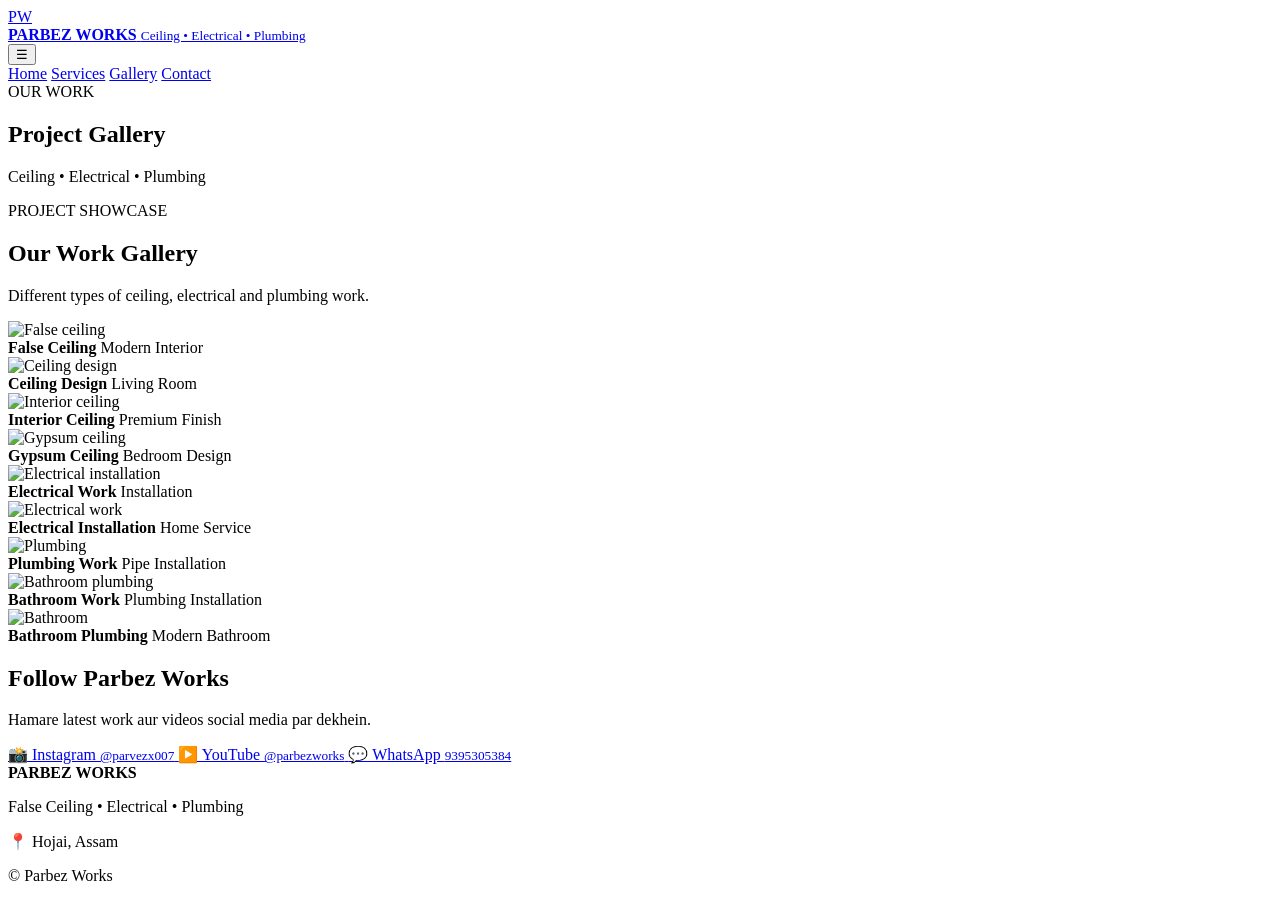
==== gallery.html @ c342a379 "Create gallery.html" ====
<!DOCTYPE html>
<html lang="en">

<head>

  <meta charset="UTF-8">

  <meta name="viewport"
        content="width=device-width, initial-scale=1.0">

  <title>Gallery | Parbez Works</title>

  <link rel="stylesheet" href="style.css">

</head>


<body>

<header class="navbar">

  <a href="index.html" class="logo">

    <div class="logo-box">PW</div>

    <div>
      <strong>PARBEZ WORKS</strong>
      <small>Ceiling • Electrical • Plumbing</small>
    </div>

  </a>

  <button class="menu-btn"
          onclick="toggleMenu()">
    ☰
  </button>

  <nav id="navMenu">

    <a href="index.html">Home</a>

    <a href="services.html">Services</a>

    <a href="gallery.html">Gallery</a>

    <a href="index.html#contact">Contact</a>

  </nav>

</header>


<section class="page-hero">

  <div>

    <span>OUR WORK</span>

    <h1>Project Gallery</h1>

    <p>
      Ceiling • Electrical • Plumbing
    </p>

  </div>

</section>


<section class="gallery-section">

  <div class="section-heading">

    <span>PROJECT SHOWCASE</span>

    <h2>Our Work Gallery</h2>

    <p>
      Different types of ceiling, electrical and plumbing work.
    </p>

  </div>


  <div class="gallery-grid">


    <!-- CEILING -->

    <div class="gallery-item">

      <img
        src="https://images.unsplash.com/photo-1600607687920-4e2a09cf159d?auto=format&fit=crop&w=1000&q=85"
        alt="False ceiling">

      <div>
        <b>False Ceiling</b>
        <span>Modern Interior</span>
      </div>

    </div>


    <div class="gallery-item">

      <img
        src="https://images.unsplash.com/photo-1600607687939-ce8a6c25118c?auto=format&fit=crop&w=1000&q=85"
        alt="Ceiling design">

      <div>
        <b>Ceiling Design</b>
        <span>Living Room</span>
      </div>

    </div>


    <div class="gallery-item">

      <img
        src="https://images.unsplash.com/photo-1600566753086-00f18fb6b3ea?auto=format&fit=crop&w=1000&q=85"
        alt="Interior ceiling">

      <div>
        <b>Interior Ceiling</b>
        <span>Premium Finish</span>
      </div>

    </div>


    <div class="gallery-item">

      <img
        src="https://images.unsplash.com/photo-1600607687920-4e2a09cf159d?auto=format&fit=crop&w=1000&q=85"
        alt="Gypsum ceiling">

      <div>
        <b>Gypsum Ceiling</b>
        <span>Bedroom Design</span>
      </div>

    </div>


    <!-- ELECTRICAL -->

    <div class="gallery-item">

      <img
        src="https://images.unsplash.com/photo-1621905252507-b35492cc74b4?auto=format&fit=crop&w=1000&q=85"
        alt="Electrical installation">

      <div>
        <b>Electrical Work</b>
        <span>Installation</span>
      </div>

    </div>


    <div class="gallery-item">

      <img
        src="https://images.unsplash.com/photo-1558008258-3256797b43f3?auto=format&fit=crop&w=1000&q=85"
        alt="Electrical work">

      <div>
        <b>Electrical Installation</b>
        <span>Home Service</span>
      </div>

    </div>


    <!-- PLUMBING -->

    <div class="gallery-item">

      <img
        src="https://images.unsplash.com/photo-1585704032915-c3400ca199e7?auto=format&fit=crop&w=1000&q=85"
        alt="Plumbing">

      <div>
        <b>Plumbing Work</b>
        <span>Pipe Installation</span>
      </div>

    </div>


    <div class="gallery-item">

      <img
        src="https://images.unsplash.com/photo-1620626011761-996317b8d101?auto=format&fit=crop&w=1000&q=85"
        alt="Bathroom plumbing">

      <div>
        <b>Bathroom Work</b>
        <span>Plumbing Installation</span>
      </div>

    </div>


    <div class="gallery-item">

      <img
        src="https://images.unsplash.com/photo-1584622650111-993a426fbf0a?auto=format&fit=crop&w=1000&q=85"
        alt="Bathroom">

      <div>
        <b>Bathroom Plumbing</b>
        <span>Modern Bathroom</span>
      </div>

    </div>

  </div>

</section>


<!-- SOCIAL -->

<section class="social-section">

  <h2>Follow Parbez Works</h2>

  <p>
    Hamare latest work aur videos social media par dekhein.
  </p>


  <div class="social-buttons">

    <a
      href="https://www.instagram.com/parvezx007"
      target="_blank"
      class="social instagram">

      📸 Instagram
      <small>@parvezx007</small>

    </a>


    <a
      href="https://youtube.com/@parbezworks"
      target="_blank"
      class="social youtube">

      ▶️ YouTube
      <small>@parbezworks</small>

    </a>


    <a
      href="https://wa.me/919395305384"
      target="_blank"
      class="social whatsapp">

      💬 WhatsApp
      <small>9395305384</small>

    </a>

  </div>

</section>


<footer>

  <strong>PARBEZ WORKS</strong>

  <p>
    False Ceiling • Electrical • Plumbing
  </p>

  <p>
    📍 Hojai, Assam
  </p>

  <p>
    © <span id="year"></span> Parbez Works
  </p>

</footer>


<script src="script.js"></script>

</body>
</html>
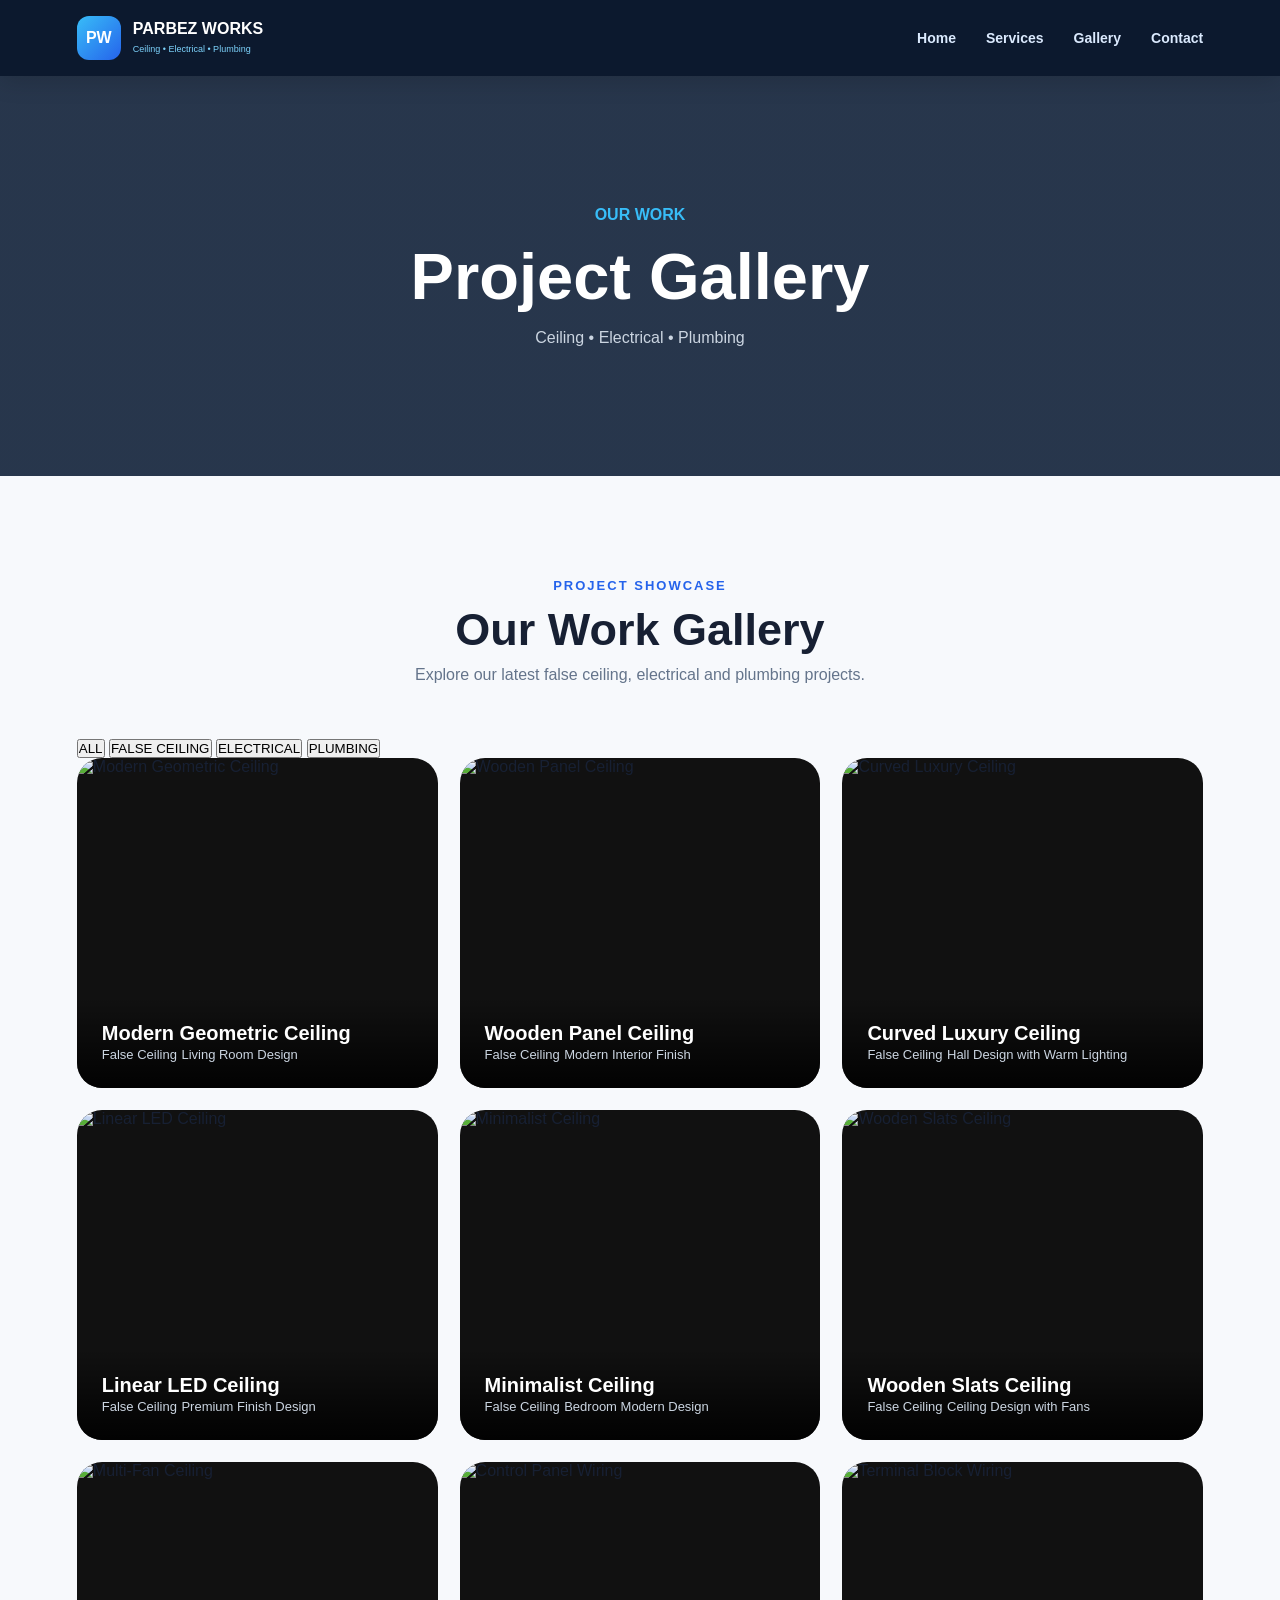
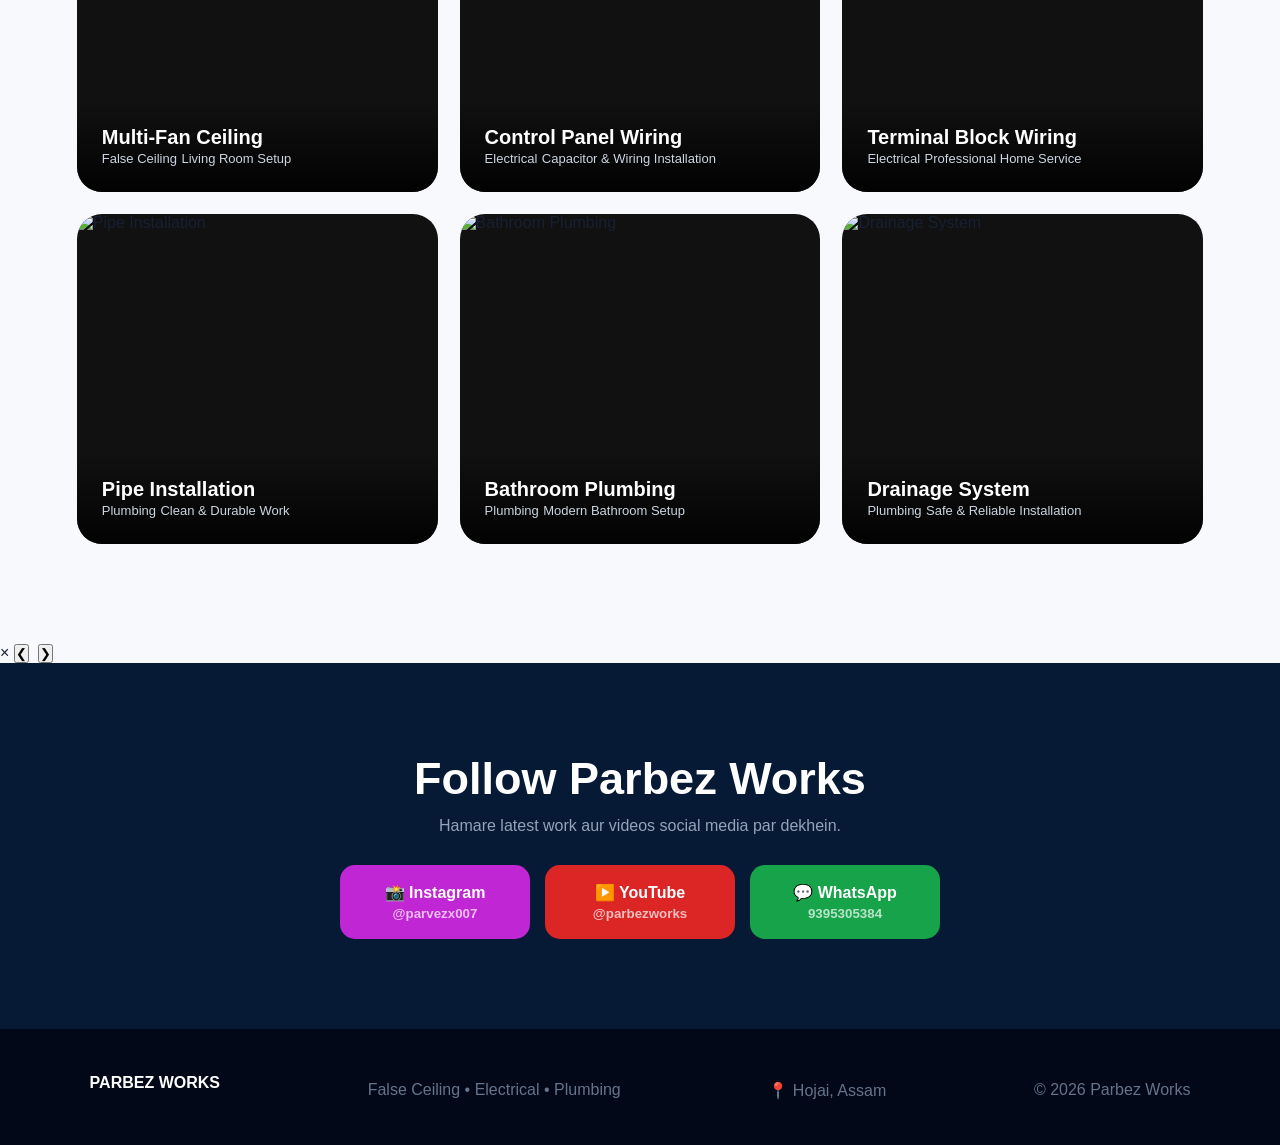
==== commit e928c827: "Update gallery.html" ====
--- a/gallery.html
+++ b/gallery.html
@@ -1,296 +1,199 @@
-<!DOCTYPE html>
-<html lang="en">
+<!DOCTYPE html>  
+<html lang="en">  
+<head>    
+  <meta charset="UTF-8">  
+  <meta name="viewport" content="width=device-width, initial-scale=1.0">
+  <title>Gallery | Parbez Works</title>    
+  <link rel="stylesheet" href="style.css">  
+</head>  
+<body>  
+  <header class="navbar">    
+    <a href="index.html" class="logo">  
+      <div class="logo-box">PW</div>  
+      <div>  
+        <strong>PARBEZ WORKS</strong>  
+        <small>Ceiling • Electrical • Plumbing</small>  
+      </div>
+    </a>  
+    <button class="menu-btn" onclick="toggleMenu()">☰</button>
+    <nav id="navMenu">  
+      <a href="index.html">Home</a>  
+      <a href="services.html">Services</a>  
+      <a href="gallery.html" class="active">Gallery</a>  
+      <a href="index.html#contact">Contact</a>
+    </nav>  
+  </header>  
 
-<head>
+  <section class="page-hero">    
+    <div>  
+      <span>OUR WORK</span>  
+      <h1>Project Gallery</h1>  
+      <p>Ceiling • Electrical • Plumbing</p>
+    </div>  
+  </section>  
 
-  <meta charset="UTF-8">
+  <section class="gallery-section">    
+    <div class="section-heading">  
+      <span>PROJECT SHOWCASE</span>  
+      <h2>Our Work Gallery</h2>  
+      <p>Explore our latest false ceiling, electrical and plumbing projects.</p>
+    </div>    
 
-  <meta name="viewport"
-        content="width=device-width, initial-scale=1.0">
-
-  <title>Gallery | Parbez Works</title>
-
-  <link rel="stylesheet" href="style.css">
-
-</head>
-
-
-<body>
-
-<header class="navbar">
-
-  <a href="index.html" class="logo">
-
-    <div class="logo-box">PW</div>
-
-    <div>
-      <strong>PARBEZ WORKS</strong>
-      <small>Ceiling • Electrical • Plumbing</small>
+    <!-- Filter Buttons -->
+    <div class="filter-buttons">
+      <button class="filter-btn active" data-filter="all">ALL</button>
+      <button class="filter-btn" data-filter="false-ceiling">FALSE CEILING</button>
+      <button class="filter-btn" data-filter="electrical">ELECTRICAL</button>
+      <button class="filter-btn" data-filter="plumbing">PLUMBING</button>
     </div>
 
-  </a>
+    <div class="gallery-grid" id="galleryGrid">  
+      <!-- FALSE CEILING -->  
+      <div class="gallery-item" data-category="false-ceiling">  
+        <img src="assets/gallery/1000123371.jpg" alt="Modern Geometric Ceiling" loading="lazy" onclick="openLightbox(this)">  
+        <div class="gallery-info">  
+          <b>Modern Geometric Ceiling</b>
+          <span class="category-tag">False Ceiling</span>  
+          <span>Living Room Design</span>  
+        </div>  
+      </div>  
 
-  <button class="menu-btn"
-          onclick="toggleMenu()">
-    ☰
-  </button>
+      <div class="gallery-item" data-category="false-ceiling">  
+        <img src="assets/gallery/1000123370.jpg" alt="Wooden Panel Ceiling" loading="lazy" onclick="openLightbox(this)">  
+        <div class="gallery-info">  
+          <b>Wooden Panel Ceiling</b>
+          <span class="category-tag">False Ceiling</span>  
+          <span>Modern Interior Finish</span>  
+        </div>  
+      </div>  
 
-  <nav id="navMenu">
+      <div class="gallery-item" data-category="false-ceiling">  
+        <img src="assets/gallery/1000123367.jpg" alt="Curved Luxury Ceiling" loading="lazy" onclick="openLightbox(this)">  
+        <div class="gallery-info">  
+          <b>Curved Luxury Ceiling</b>
+          <span class="category-tag">False Ceiling</span>  
+          <span>Hall Design with Warm Lighting</span>  
+        </div>  
+      </div>  
 
-    <a href="index.html">Home</a>
+      <div class="gallery-item" data-category="false-ceiling">  
+        <img src="assets/gallery/1000123366.jpg" alt="Linear LED Ceiling" loading="lazy" onclick="openLightbox(this)">  
+        <div class="gallery-info">  
+          <b>Linear LED Ceiling</b>
+          <span class="category-tag">False Ceiling</span>  
+          <span>Premium Finish Design</span>  
+        </div>  
+      </div>  
 
-    <a href="services.html">Services</a>
+      <div class="gallery-item" data-category="false-ceiling">  
+        <img src="assets/gallery/1000123365.jpg" alt="Minimalist Ceiling" loading="lazy" onclick="openLightbox(this)">  
+        <div class="gallery-info">  
+          <b>Minimalist Ceiling</b>
+          <span class="category-tag">False Ceiling</span>  
+          <span>Bedroom Modern Design</span>  
+        </div>  
+      </div>  
 
-    <a href="gallery.html">Gallery</a>
+      <div class="gallery-item" data-category="false-ceiling">  
+        <img src="assets/gallery/1000123364.jpg" alt="Wooden Slats Ceiling" loading="lazy" onclick="openLightbox(this)">  
+        <div class="gallery-info">  
+          <b>Wooden Slats Ceiling</b>
+          <span class="category-tag">False Ceiling</span>  
+          <span>Ceiling Design with Fans</span>  
+        </div>  
+      </div>  
 
-    <a href="index.html#contact">Contact</a>
+      <div class="gallery-item" data-category="false-ceiling">  
+        <img src="assets/gallery/1000123363.jpg" alt="Multi-Fan Ceiling" loading="lazy" onclick="openLightbox(this)">  
+        <div class="gallery-info">  
+          <b>Multi-Fan Ceiling</b>
+          <span class="category-tag">False Ceiling</span>  
+          <span>Living Room Setup</span>  
+        </div>  
+      </div>  
 
-  </nav>
+      <!-- ELECTRICAL -->  
+      <div class="gallery-item" data-category="electrical">  
+        <img src="assets/gallery/1000123183.jpg" alt="Control Panel Wiring" loading="lazy" onclick="openLightbox(this)">  
+        <div class="gallery-info">  
+          <b>Control Panel Wiring</b>
+          <span class="category-tag">Electrical</span>  
+          <span>Capacitor & Wiring Installation</span>  
+        </div>  
+      </div>  
 
-</header>
+      <div class="gallery-item" data-category="electrical">  
+        <img src="assets/gallery/1000123180.jpg" alt="Terminal Block Wiring" loading="lazy" onclick="openLightbox(this)">  
+        <div class="gallery-info">  
+          <b>Terminal Block Wiring</b>
+          <span class="category-tag">Electrical</span>  
+          <span>Professional Home Service</span>  
+        </div>  
+      </div>  
 
+      <!-- PLUMBING -->  
+      <div class="gallery-item" data-category="plumbing">  
+        <img src="assets/gallery/plumbing-01.jpg" alt="Pipe Installation" loading="lazy" onclick="openLightbox(this)">  
+        <div class="gallery-info">  
+          <b>Pipe Installation</b>
+          <span class="category-tag">Plumbing</span>  
+          <span>Clean & Durable Work</span>  
+        </div>  
+      </div>  
 
-<section class="page-hero">
+      <div class="gallery-item" data-category="plumbing">  
+        <img src="assets/gallery/plumbing-02.jpg" alt="Bathroom Plumbing" loading="lazy" onclick="openLightbox(this)">  
+        <div class="gallery-info">  
+          <b>Bathroom Plumbing</b>
+          <span class="category-tag">Plumbing</span>  
+          <span>Modern Bathroom Setup</span>  
+        </div>  
+      </div>  
 
-  <div>
+      <div class="gallery-item" data-category="plumbing">  
+        <img src="assets/gallery/plumbing-03.jpg" alt="Drainage System" loading="lazy" onclick="openLightbox(this)">  
+        <div class="gallery-info">  
+          <b>Drainage System</b>
+          <span class="category-tag">Plumbing</span>  
+          <span>Safe & Reliable Installation</span>  
+        </div>  
+      </div>
+    </div>  
+  </section>  
 
-    <span>OUR WORK</span>
-
-    <h1>Project Gallery</h1>
-
-    <p>
-      Ceiling • Electrical • Plumbing
-    </p>
-
+  <!-- Lightbox Modal -->
+  <div id="lightbox" class="lightbox">
+    <span class="lightbox-close" onclick="closeLightbox()">&times;</span>
+    <button class="lightbox-prev" onclick="changeSlide(-1)">&#10094;</button>
+    <img class="lightbox-content" id="lightboxImg">
+    <button class="lightbox-next" onclick="changeSlide(1)">&#10095;</button>
+    <div id="lightboxCaption"></div>
   </div>
 
-</section>
+  <!-- SOCIAL -->  
+  <section class="social-section">    
+    <h2>Follow Parbez Works</h2>    
+    <p>Hamare latest work aur videos social media par dekhein.</p>    
+    <div class="social-buttons">  
+      <a href="https://www.instagram.com/parvezx007" target="_blank" class="social instagram">  
+        📸 Instagram <small>@parvezx007</small>  
+      </a>  
+      <a href="https://youtube.com/@parbezworks" target="_blank" class="social youtube">  
+        ▶️ YouTube <small>@parbezworks</small>  
+      </a>  
+      <a href="https://wa.me/919395305384" target="_blank" class="social whatsapp">  
+        💬 WhatsApp <small>9395305384</small>  
+      </a>
+    </div>  
+  </section>  
 
+  <footer>  
+    <strong>PARBEZ WORKS</strong>
+    <p>False Ceiling • Electrical • Plumbing</p>    
+    <p>📍 Hojai, Assam</p>    
+    <p>© <span id="year"></span> Parbez Works</p>  
+  </footer>  
 
-<section class="gallery-section">
-
-  <div class="section-heading">
-
-    <span>PROJECT SHOWCASE</span>
-
-    <h2>Our Work Gallery</h2>
-
-    <p>
-      Different types of ceiling, electrical and plumbing work.
-    </p>
-
-  </div>
-
-
-  <div class="gallery-grid">
-
-
-    <!-- CEILING -->
-
-    <div class="gallery-item">
-
-      <img
-        src="https://images.unsplash.com/photo-1600607687920-4e2a09cf159d?auto=format&fit=crop&w=1000&q=85"
-        alt="False ceiling">
-
-      <div>
-        <b>False Ceiling</b>
-        <span>Modern Interior</span>
-      </div>
-
-    </div>
-
-
-    <div class="gallery-item">
-
-      <img
-        src="https://images.unsplash.com/photo-1600607687939-ce8a6c25118c?auto=format&fit=crop&w=1000&q=85"
-        alt="Ceiling design">
-
-      <div>
-        <b>Ceiling Design</b>
-        <span>Living Room</span>
-      </div>
-
-    </div>
-
-
-    <div class="gallery-item">
-
-      <img
-        src="https://images.unsplash.com/photo-1600566753086-00f18fb6b3ea?auto=format&fit=crop&w=1000&q=85"
-        alt="Interior ceiling">
-
-      <div>
-        <b>Interior Ceiling</b>
-        <span>Premium Finish</span>
-      </div>
-
-    </div>
-
-
-    <div class="gallery-item">
-
-      <img
-        src="https://images.unsplash.com/photo-1600607687920-4e2a09cf159d?auto=format&fit=crop&w=1000&q=85"
-        alt="Gypsum ceiling">
-
-      <div>
-        <b>Gypsum Ceiling</b>
-        <span>Bedroom Design</span>
-      </div>
-
-    </div>
-
-
-    <!-- ELECTRICAL -->
-
-    <div class="gallery-item">
-
-      <img
-        src="https://images.unsplash.com/photo-1621905252507-b35492cc74b4?auto=format&fit=crop&w=1000&q=85"
-        alt="Electrical installation">
-
-      <div>
-        <b>Electrical Work</b>
-        <span>Installation</span>
-      </div>
-
-    </div>
-
-
-    <div class="gallery-item">
-
-      <img
-        src="https://images.unsplash.com/photo-1558008258-3256797b43f3?auto=format&fit=crop&w=1000&q=85"
-        alt="Electrical work">
-
-      <div>
-        <b>Electrical Installation</b>
-        <span>Home Service</span>
-      </div>
-
-    </div>
-
-
-    <!-- PLUMBING -->
-
-    <div class="gallery-item">
-
-      <img
-        src="https://images.unsplash.com/photo-1585704032915-c3400ca199e7?auto=format&fit=crop&w=1000&q=85"
-        alt="Plumbing">
-
-      <div>
-        <b>Plumbing Work</b>
-        <span>Pipe Installation</span>
-      </div>
-
-    </div>
-
-
-    <div class="gallery-item">
-
-      <img
-        src="https://images.unsplash.com/photo-1620626011761-996317b8d101?auto=format&fit=crop&w=1000&q=85"
-        alt="Bathroom plumbing">
-
-      <div>
-        <b>Bathroom Work</b>
-        <span>Plumbing Installation</span>
-      </div>
-
-    </div>
-
-
-    <div class="gallery-item">
-
-      <img
-        src="https://images.unsplash.com/photo-1584622650111-993a426fbf0a?auto=format&fit=crop&w=1000&q=85"
-        alt="Bathroom">
-
-      <div>
-        <b>Bathroom Plumbing</b>
-        <span>Modern Bathroom</span>
-      </div>
-
-    </div>
-
-  </div>
-
-</section>
-
-
-<!-- SOCIAL -->
-
-<section class="social-section">
-
-  <h2>Follow Parbez Works</h2>
-
-  <p>
-    Hamare latest work aur videos social media par dekhein.
-  </p>
-
-
-  <div class="social-buttons">
-
-    <a
-      href="https://www.instagram.com/parvezx007"
-      target="_blank"
-      class="social instagram">
-
-      📸 Instagram
-      <small>@parvezx007</small>
-
-    </a>
-
-
-    <a
-      href="https://youtube.com/@parbezworks"
-      target="_blank"
-      class="social youtube">
-
-      ▶️ YouTube
-      <small>@parbezworks</small>
-
-    </a>
-
-
-    <a
-      href="https://wa.me/919395305384"
-      target="_blank"
-      class="social whatsapp">
-
-      💬 WhatsApp
-      <small>9395305384</small>
-
-    </a>
-
-  </div>
-
-</section>
-
-
-<footer>
-
-  <strong>PARBEZ WORKS</strong>
-
-  <p>
-    False Ceiling • Electrical • Plumbing
-  </p>
-
-  <p>
-    📍 Hojai, Assam
-  </p>
-
-  <p>
-    © <span id="year"></span> Parbez Works
-  </p>
-
-</footer>
-
-
-<script src="script.js"></script>
-
-</body>
+  <script src="script.js"></script>  
+</body>  
 </html>
--- a/style.css
+++ b/style.css
@@ -0,0 +1,704 @@
+* {
+  margin: 0;
+  padding: 0;
+  box-sizing: border-box;
+}
+
+html {
+  scroll-behavior: smooth;
+}
+
+body {
+  font-family: Arial, Helvetica, sans-serif;
+  color: #172033;
+  background: #f7f9fc;
+}
+
+a {
+  text-decoration: none;
+  color: inherit;
+}
+
+
+/* NAVBAR */
+
+.navbar {
+  height: 76px;
+  background: rgba(5, 18, 40, .97);
+  color: white;
+  display: flex;
+  align-items: center;
+  justify-content: space-between;
+  padding: 0 6%;
+  position: sticky;
+  top: 0;
+  z-index: 999;
+  box-shadow: 0 5px 25px rgba(0,0,0,.15);
+}
+
+.logo {
+  display: flex;
+  align-items: center;
+  gap: 12px;
+}
+
+.logo-box {
+  width: 44px;
+  height: 44px;
+  border-radius: 12px;
+  background: linear-gradient(135deg,#38bdf8,#2563eb);
+  display: flex;
+  justify-content: center;
+  align-items: center;
+  font-weight: 900;
+}
+
+.logo strong {
+  display: block;
+}
+
+.logo small {
+  color: #7dd3fc;
+  font-size: 9px;
+}
+
+nav {
+  display: flex;
+  gap: 30px;
+}
+
+nav a {
+  font-size: 14px;
+  font-weight: bold;
+  color: #dbeafe;
+}
+
+nav a:hover {
+  color: #38bdf8;
+}
+
+.menu-btn {
+  display: none;
+  background: none;
+  border: 0;
+  color: white;
+  font-size: 28px;
+}
+
+
+/* HERO */
+
+.hero {
+  min-height: 700px;
+  position: relative;
+  display: flex;
+  align-items: center;
+  background:
+    url("https://images.unsplash.com/photo-1600607687920-4e2a09cf159d?auto=format&fit=crop&w=2000&q=90")
+    center/cover;
+  color: white;
+}
+
+.hero-overlay {
+  position: absolute;
+  inset: 0;
+  background: linear-gradient(
+    110deg,
+    rgba(3,14,32,.96),
+    rgba(5,40,85,.65),
+    rgba(0,0,0,.25)
+  );
+}
+
+.hero-content {
+  position: relative;
+  z-index: 2;
+  width: 90%;
+  max-width: 1200px;
+  margin: auto;
+}
+
+.badge {
+  background: rgba(255,255,255,.12);
+  padding: 10px 18px;
+  border-radius: 50px;
+  display: inline-block;
+}
+
+.hero h1 {
+  font-size: clamp(45px,7vw,80px);
+  max-width: 850px;
+  line-height: 1.02;
+  margin-top: 25px;
+  font-weight: 900;
+}
+
+.hero h1 span {
+  color: #38bdf8;
+}
+
+.hero p {
+  max-width: 650px;
+  font-size: 20px;
+  color: #dbeafe;
+  margin: 25px 0;
+  line-height: 1.6;
+}
+
+.hero-buttons {
+  display: flex;
+  flex-wrap: wrap;
+  gap: 15px;
+}
+
+
+/* BUTTON */
+
+.btn {
+  display: inline-block;
+  padding: 15px 25px;
+  border-radius: 50px;
+  background: #0b5ed7;
+  color: white;
+  font-weight: 800;
+  transition: .3s;
+}
+
+.btn:hover {
+  transform: translateY(-3px);
+}
+
+.btn.whatsapp {
+  background: #16a34a;
+}
+
+.btn.blue {
+  background: #2563eb;
+}
+
+
+/* SECTION */
+
+.section {
+  padding: 100px 6%;
+  max-width: 1400px;
+  margin: auto;
+}
+
+.section-heading {
+  text-align: center;
+  max-width: 700px;
+  margin: 0 auto 55px;
+}
+
+.section-heading span {
+  color: #2563eb;
+  font-size: 13px;
+  font-weight: 900;
+  letter-spacing: 2px;
+}
+
+.section-heading h2 {
+  font-size: 45px;
+  margin: 10px 0;
+}
+
+.section-heading p {
+  color: #64748b;
+}
+
+
+/* SERVICES */
+
+.service-grid {
+  display: grid;
+  grid-template-columns: repeat(3,1fr);
+  gap: 25px;
+}
+
+.service-card {
+  background: linear-gradient(145deg,#eff6ff,#dbeafe);
+  padding: 40px;
+  border-radius: 28px;
+  transition: .3s;
+}
+
+.service-card:hover {
+  transform: translateY(-10px);
+  box-shadow: 0 25px 60px rgba(0,0,0,.1);
+}
+
+.service-card.orange {
+  background: linear-gradient(145deg,#fff7ed,#fed7aa);
+}
+
+.service-card.green {
+  background: linear-gradient(145deg,#ecfdf5,#a7f3d0);
+}
+
+.service-icon {
+  width: 65px;
+  height: 65px;
+  background: #2563eb;
+  border-radius: 20px;
+  display: flex;
+  align-items: center;
+  justify-content: center;
+  font-size: 30px;
+}
+
+.service-card h3 {
+  font-size: 27px;
+  margin: 22px 0 10px;
+}
+
+.service-card p {
+  color: #64748b;
+  line-height: 1.7;
+}
+
+.service-card a {
+  display: inline-block;
+  margin-top: 25px;
+  color: #2563eb;
+  font-weight: bold;
+}
+
+
+/* FEATURE */
+
+.feature-section {
+  padding: 100px 7%;
+  background: #061a35;
+  color: white;
+  display: grid;
+  grid-template-columns: 1fr 1fr;
+  gap: 70px;
+  align-items: center;
+}
+
+.feature-image img {
+  width: 100%;
+  height: 550px;
+  object-fit: cover;
+  border-radius: 35px;
+}
+
+.feature-content span {
+  color: #38bdf8;
+  font-weight: bold;
+}
+
+.feature-content h2 {
+  font-size: 50px;
+  margin: 15px 0;
+}
+
+.feature-content p {
+  color: #94a3b8;
+  line-height: 1.8;
+}
+
+.feature-content ul {
+  list-style: none;
+  margin: 30px 0;
+}
+
+.feature-content li {
+  padding: 9px 0;
+}
+
+
+/* STATS */
+
+.stats {
+  display: grid;
+  grid-template-columns: repeat(4,1fr);
+  background: #0b5ed7;
+  color: white;
+  padding: 55px 7%;
+  text-align: center;
+}
+
+.stats strong {
+  display: block;
+  font-size: 35px;
+}
+
+.stats span {
+  color: #dbeafe;
+}
+
+
+/* CONTACT */
+
+.contact-section {
+  padding: 100px 7%;
+  display: grid;
+  grid-template-columns: 2fr 1fr;
+  gap: 60px;
+  background: white;
+}
+
+.contact-section span {
+  color: #2563eb;
+  font-weight: bold;
+}
+
+.contact-section h2 {
+  font-size: 50px;
+  margin: 15px 0;
+}
+
+.contact-section p {
+  color: #64748b;
+  line-height: 1.7;
+  max-width: 650px;
+  margin-bottom: 25px;
+}
+
+.social-box {
+  background: #061a35;
+  color: white;
+  padding: 35px;
+  border-radius: 25px;
+}
+
+.social-box a {
+  display: block;
+  background: rgba(255,255,255,.08);
+  padding: 16px;
+  border-radius: 12px;
+  margin-top: 12px;
+}
+
+
+/* PAGE HERO */
+
+.page-hero {
+  min-height: 400px;
+  background:
+    linear-gradient(rgba(3,20,45,.85),rgba(3,20,45,.85)),
+    url("https://images.unsplash.com/photo-1600607687939-ce8a6c25118c?auto=format&fit=crop&w=1800&q=85")
+    center/cover;
+  display: flex;
+  align-items: center;
+  justify-content: center;
+  text-align: center;
+  color: white;
+}
+
+.page-hero span {
+  color: #38bdf8;
+  font-weight: bold;
+}
+
+.page-hero h1 {
+  font-size: 65px;
+  margin: 15px 0;
+}
+
+.page-hero p {
+  color: #cbd5e1;
+}
+
+
+/* SERVICE DETAIL */
+
+.service-detail {
+  padding: 100px 7%;
+  display: grid;
+  grid-template-columns: 1fr 1fr;
+  gap: 70px;
+  align-items: center;
+}
+
+.service-detail.reverse {
+  background: #eef6ff;
+}
+
+.service-detail.reverse .detail-image {
+  order: 2;
+}
+
+.detail-image img {
+  width: 100%;
+  height: 500px;
+  object-fit: cover;
+  border-radius: 30px;
+}
+
+.detail-content > span {
+  color: #2563eb;
+  font-weight: 900;
+}
+
+.detail-content h2 {
+  font-size: 50px;
+  margin: 15px 0;
+}
+
+.detail-content p {
+  color: #64748b;
+  line-height: 1.8;
+}
+
+.check-grid {
+  display: grid;
+  grid-template-columns: 1fr 1fr;
+  gap: 12px;
+  margin: 30px 0;
+}
+
+.check-grid div {
+  background: #f1f5f9;
+  padding: 14px;
+  border-radius: 10px;
+  font-weight: bold;
+}
+
+
+/* CTA */
+
+.cta {
+  padding: 90px 20px;
+  text-align: center;
+  background: linear-gradient(135deg,#2563eb,#0891b2);
+  color: white;
+}
+
+.cta h2 {
+  font-size: 45px;
+}
+
+.cta p {
+  margin: 10px 0 25px;
+}
+
+
+/* GALLERY */
+
+.gallery-section {
+  padding: 100px 6%;
+  max-width: 1500px;
+  margin: auto;
+}
+
+.gallery-grid {
+  display: grid;
+  grid-template-columns: repeat(3,1fr);
+  gap: 22px;
+}
+
+.gallery-item {
+  height: 330px;
+  border-radius: 25px;
+  overflow: hidden;
+  position: relative;
+  background: #111;
+}
+
+.gallery-item img {
+  width: 100%;
+  height: 100%;
+  object-fit: cover;
+  transition: .5s;
+}
+
+.gallery-item:hover img {
+  transform: scale(1.08);
+}
+
+.gallery-item div {
+  position: absolute;
+  bottom: 0;
+  left: 0;
+  right: 0;
+  padding: 25px;
+  background: linear-gradient(transparent,rgba(0,0,0,.9));
+  color: white;
+}
+
+.gallery-item b {
+  display: block;
+  font-size: 20px;
+}
+
+.gallery-item span {
+  color: #cbd5e1;
+  font-size: 13px;
+}
+
+
+/* SOCIAL */
+
+.social-section {
+  padding: 90px 20px;
+  text-align: center;
+  background: #061a35;
+  color: white;
+}
+
+.social-section h2 {
+  font-size: 45px;
+}
+
+.social-section p {
+  color: #94a3b8;
+  margin: 12px 0 30px;
+}
+
+.social-buttons {
+  display: flex;
+  justify-content: center;
+  flex-wrap: wrap;
+  gap: 15px;
+}
+
+.social {
+  min-width: 190px;
+  padding: 18px 25px;
+  border-radius: 15px;
+  font-weight: bold;
+}
+
+.social small {
+  display: block;
+  opacity: .7;
+  margin-top: 4px;
+}
+
+.instagram {
+  background: #c026d3;
+}
+
+.youtube {
+  background: #dc2626;
+}
+
+.whatsapp {
+  background: #16a34a;
+}
+
+
+/* FOOTER */
+
+footer {
+  background: #020817;
+  color: white;
+  padding: 45px 7%;
+  display: flex;
+  justify-content: space-between;
+  flex-wrap: wrap;
+  gap: 20px;
+}
+
+footer p {
+  color: #64748b;
+  margin-top: 7px;
+}
+
+
+/* FLOATING WHATSAPP */
+
+.floating-whatsapp {
+  position: fixed;
+  right: 20px;
+  bottom: 20px;
+  width: 62px;
+  height: 62px;
+  background: #16a34a;
+  color: white;
+  border-radius: 50%;
+  display: flex;
+  align-items: center;
+  justify-content: center;
+  font-size: 28px;
+  z-index: 1000;
+  box-shadow: 0 10px 30px rgba(0,0,0,.3);
+}
+
+
+/* MOBILE */
+
+@media(max-width:800px) {
+
+  .navbar {
+    padding: 0 5%;
+  }
+
+  nav {
+    display: none;
+    position: absolute;
+    top: 76px;
+    left: 0;
+    right: 0;
+    background: #061a35;
+    padding: 20px;
+    flex-direction: column;
+    gap: 18px;
+  }
+
+  nav.active {
+    display: flex;
+  }
+
+  .menu-btn {
+    display: block;
+  }
+
+  .hero {
+    min-height: 650px;
+  }
+
+  .hero h1 {
+    font-size: 48px;
+  }
+
+  .hero p {
+    font-size: 17px;
+  }
+
+  .service-grid,
+  .feature-section,
+  .contact-section,
+  .service-detail {
+    grid-template-columns: 1fr;
+  }
+
+  .feature-image img {
+    height: 350px;
+  }
+
+  .feature-content h2,
+  .contact-section h2,
+  .detail-content h2 {
+    font-size: 38px;
+  }
+
+  .stats {
+    grid-template-columns: 1fr 1fr;
+    gap: 35px;
+  }
+
+  .page-hero h1 {
+    font-size: 45px;
+  }
+
+  .service-detail.reverse .detail-image {
+    order: 0;
+  }
+
+  .gallery-grid {
+    grid-template-columns: 1fr;
+  }
+
+  .gallery-item {
+    height: 300px;
+  }
+
+  footer {
+    flex-direction: column;
+  }
+
+}
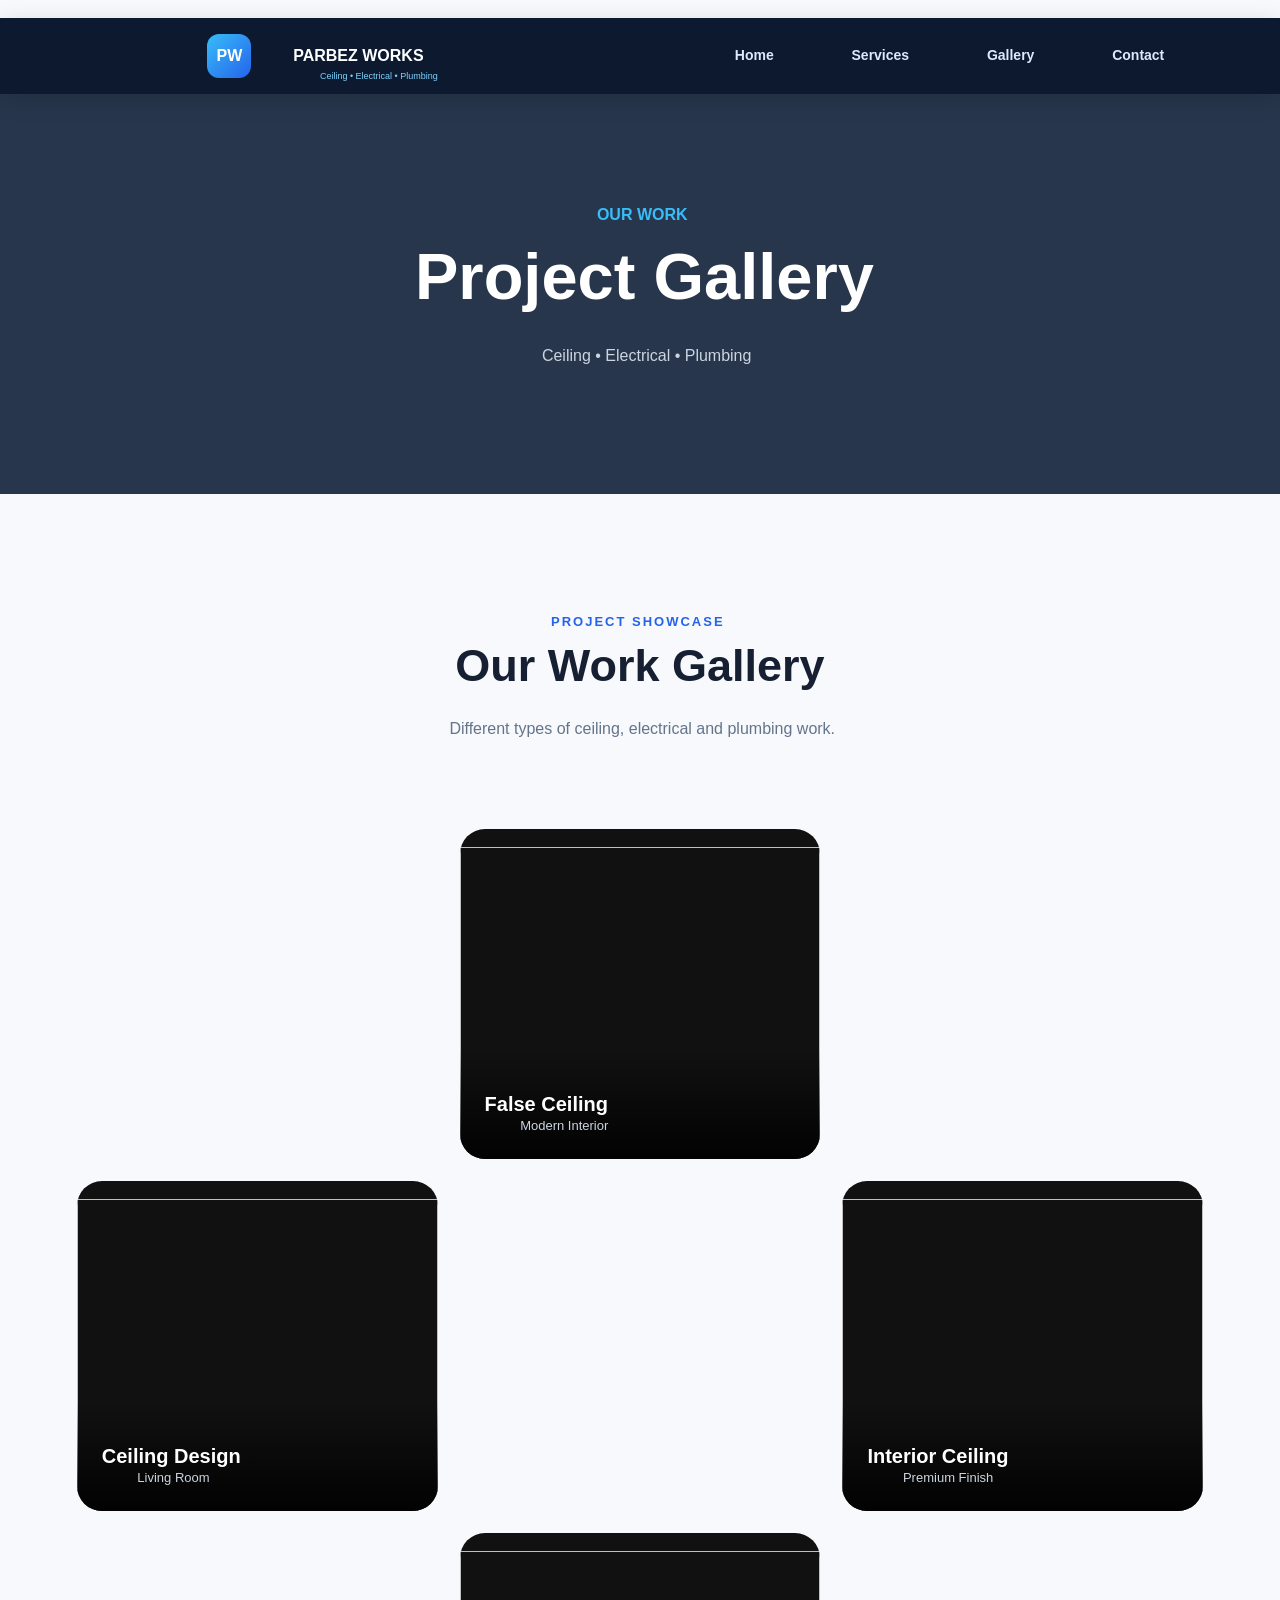
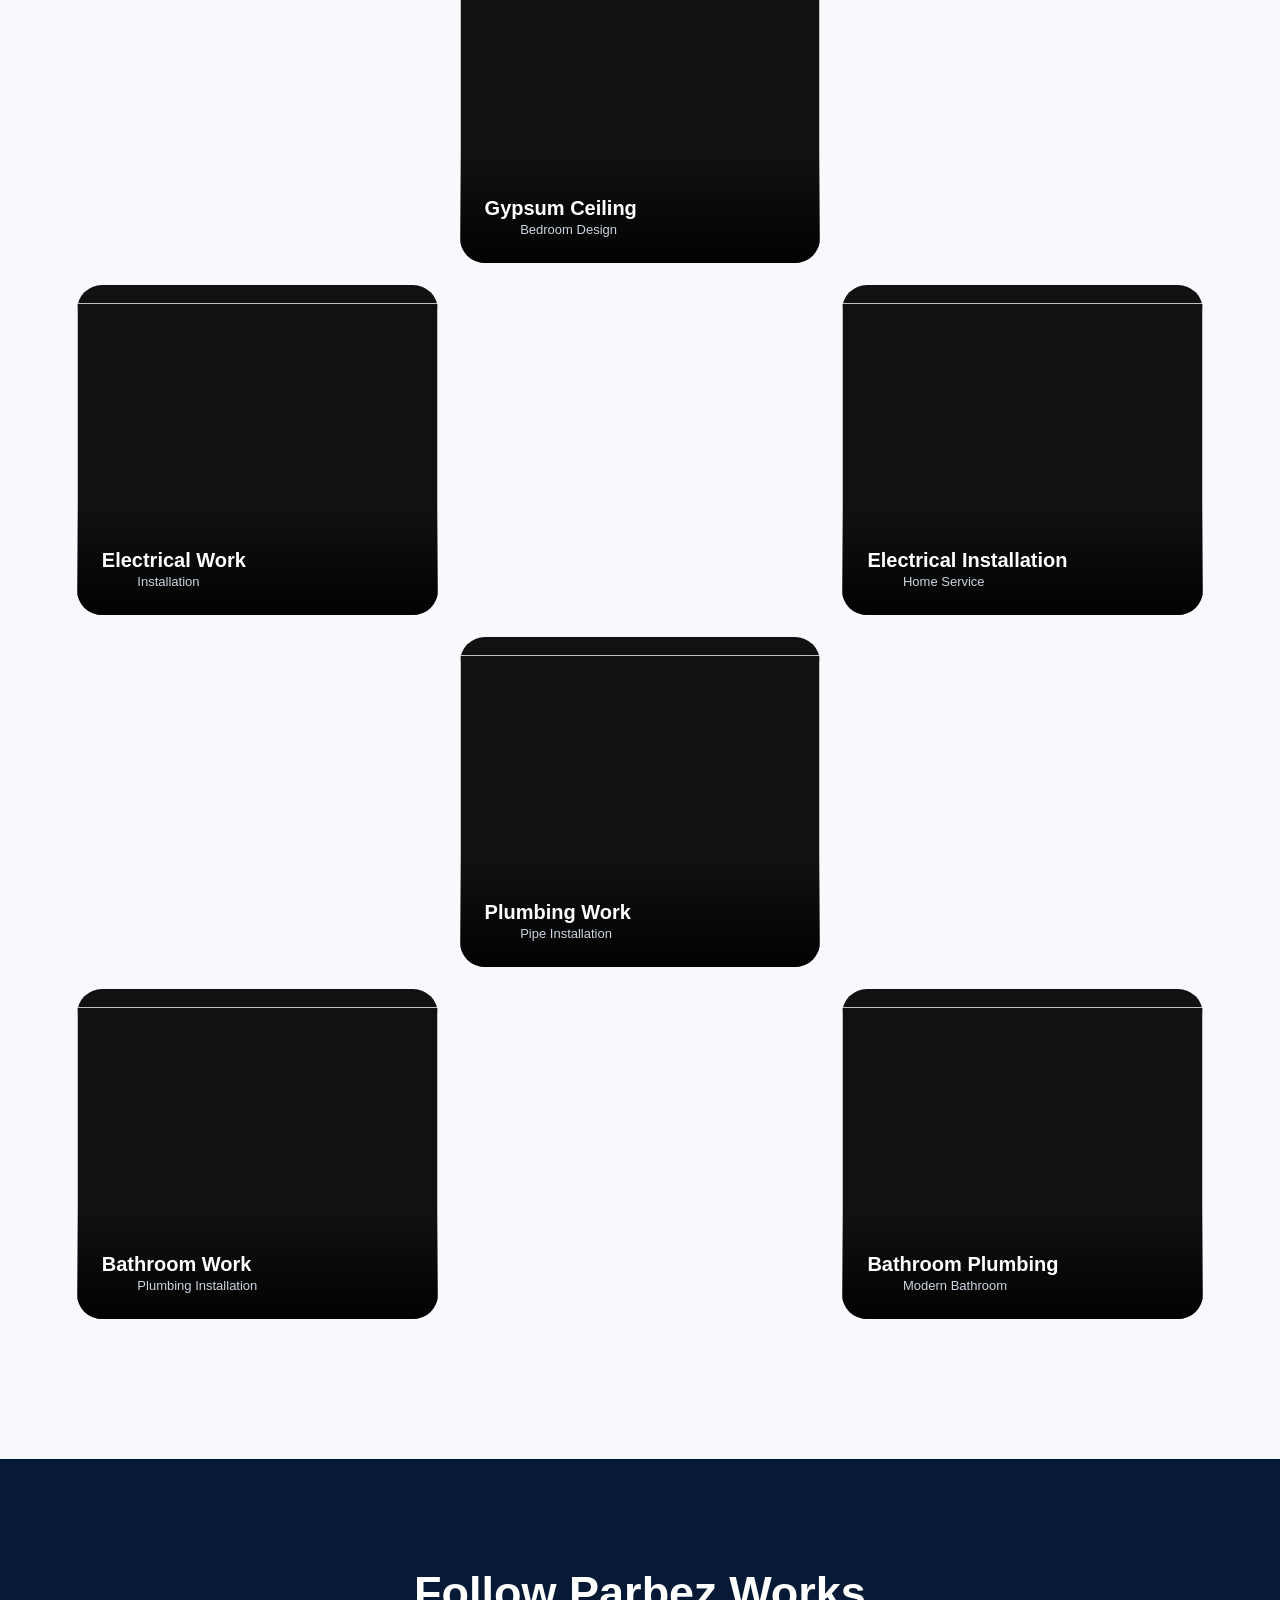
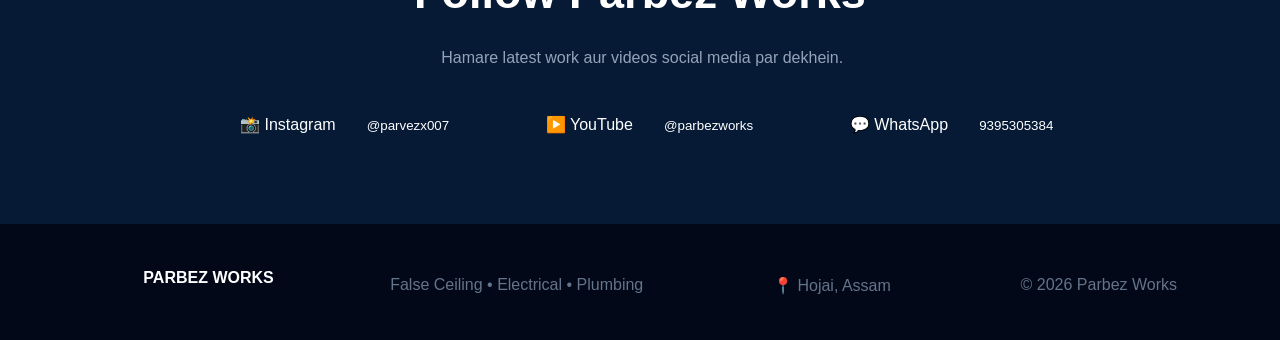
==== commit 7c660c08: "Update gallery.html" ====
--- a/gallery.html
+++ b/gallery.html
@@ -1,199 +1,296 @@
-<!DOCTYPE html>  
-<html lang="en">  
-<head>    
-  <meta charset="UTF-8">  
-  <meta name="viewport" content="width=device-width, initial-scale=1.0">
-  <title>Gallery | Parbez Works</title>    
-  <link rel="stylesheet" href="style.css">  
-</head>  
-<body>  
-  <header class="navbar">    
-    <a href="index.html" class="logo">  
-      <div class="logo-box">PW</div>  
-      <div>  
-        <strong>PARBEZ WORKS</strong>  
-        <small>Ceiling • Electrical • Plumbing</small>  
-      </div>
-    </a>  
-    <button class="menu-btn" onclick="toggleMenu()">☰</button>
-    <nav id="navMenu">  
-      <a href="index.html">Home</a>  
-      <a href="services.html">Services</a>  
-      <a href="gallery.html" class="active">Gallery</a>  
-      <a href="index.html#contact">Contact</a>
-    </nav>  
-  </header>  
-
-  <section class="page-hero">    
-    <div>  
-      <span>OUR WORK</span>  
-      <h1>Project Gallery</h1>  
-      <p>Ceiling • Electrical • Plumbing</p>
-    </div>  
-  </section>  
-
-  <section class="gallery-section">    
-    <div class="section-heading">  
-      <span>PROJECT SHOWCASE</span>  
-      <h2>Our Work Gallery</h2>  
-      <p>Explore our latest false ceiling, electrical and plumbing projects.</p>
-    </div>    
-
-    <!-- Filter Buttons -->
-    <div class="filter-buttons">
-      <button class="filter-btn active" data-filter="all">ALL</button>
-      <button class="filter-btn" data-filter="false-ceiling">FALSE CEILING</button>
-      <button class="filter-btn" data-filter="electrical">ELECTRICAL</button>
-      <button class="filter-btn" data-filter="plumbing">PLUMBING</button>
-    </div>
-
-    <div class="gallery-grid" id="galleryGrid">  
-      <!-- FALSE CEILING -->  
-      <div class="gallery-item" data-category="false-ceiling">  
-        <img src="assets/gallery/1000123371.jpg" alt="Modern Geometric Ceiling" loading="lazy" onclick="openLightbox(this)">  
-        <div class="gallery-info">  
-          <b>Modern Geometric Ceiling</b>
-          <span class="category-tag">False Ceiling</span>  
-          <span>Living Room Design</span>  
-        </div>  
-      </div>  
-
-      <div class="gallery-item" data-category="false-ceiling">  
-        <img src="assets/gallery/1000123370.jpg" alt="Wooden Panel Ceiling" loading="lazy" onclick="openLightbox(this)">  
-        <div class="gallery-info">  
-          <b>Wooden Panel Ceiling</b>
-          <span class="category-tag">False Ceiling</span>  
-          <span>Modern Interior Finish</span>  
-        </div>  
-      </div>  
-
-      <div class="gallery-item" data-category="false-ceiling">  
-        <img src="assets/gallery/1000123367.jpg" alt="Curved Luxury Ceiling" loading="lazy" onclick="openLightbox(this)">  
-        <div class="gallery-info">  
-          <b>Curved Luxury Ceiling</b>
-          <span class="category-tag">False Ceiling</span>  
-          <span>Hall Design with Warm Lighting</span>  
-        </div>  
-      </div>  
-
-      <div class="gallery-item" data-category="false-ceiling">  
-        <img src="assets/gallery/1000123366.jpg" alt="Linear LED Ceiling" loading="lazy" onclick="openLightbox(this)">  
-        <div class="gallery-info">  
-          <b>Linear LED Ceiling</b>
-          <span class="category-tag">False Ceiling</span>  
-          <span>Premium Finish Design</span>  
-        </div>  
-      </div>  
-
-      <div class="gallery-item" data-category="false-ceiling">  
-        <img src="assets/gallery/1000123365.jpg" alt="Minimalist Ceiling" loading="lazy" onclick="openLightbox(this)">  
-        <div class="gallery-info">  
-          <b>Minimalist Ceiling</b>
-          <span class="category-tag">False Ceiling</span>  
-          <span>Bedroom Modern Design</span>  
-        </div>  
-      </div>  
-
-      <div class="gallery-item" data-category="false-ceiling">  
-        <img src="assets/gallery/1000123364.jpg" alt="Wooden Slats Ceiling" loading="lazy" onclick="openLightbox(this)">  
-        <div class="gallery-info">  
-          <b>Wooden Slats Ceiling</b>
-          <span class="category-tag">False Ceiling</span>  
-          <span>Ceiling Design with Fans</span>  
-        </div>  
-      </div>  
-
-      <div class="gallery-item" data-category="false-ceiling">  
-        <img src="assets/gallery/1000123363.jpg" alt="Multi-Fan Ceiling" loading="lazy" onclick="openLightbox(this)">  
-        <div class="gallery-info">  
-          <b>Multi-Fan Ceiling</b>
-          <span class="category-tag">False Ceiling</span>  
-          <span>Living Room Setup</span>  
-        </div>  
-      </div>  
-
-      <!-- ELECTRICAL -->  
-      <div class="gallery-item" data-category="electrical">  
-        <img src="assets/gallery/1000123183.jpg" alt="Control Panel Wiring" loading="lazy" onclick="openLightbox(this)">  
-        <div class="gallery-info">  
-          <b>Control Panel Wiring</b>
-          <span class="category-tag">Electrical</span>  
-          <span>Capacitor & Wiring Installation</span>  
-        </div>  
-      </div>  
-
-      <div class="gallery-item" data-category="electrical">  
-        <img src="assets/gallery/1000123180.jpg" alt="Terminal Block Wiring" loading="lazy" onclick="openLightbox(this)">  
-        <div class="gallery-info">  
-          <b>Terminal Block Wiring</b>
-          <span class="category-tag">Electrical</span>  
-          <span>Professional Home Service</span>  
-        </div>  
-      </div>  
-
-      <!-- PLUMBING -->  
-      <div class="gallery-item" data-category="plumbing">  
-        <img src="assets/gallery/plumbing-01.jpg" alt="Pipe Installation" loading="lazy" onclick="openLightbox(this)">  
-        <div class="gallery-info">  
-          <b>Pipe Installation</b>
-          <span class="category-tag">Plumbing</span>  
-          <span>Clean & Durable Work</span>  
-        </div>  
-      </div>  
-
-      <div class="gallery-item" data-category="plumbing">  
-        <img src="assets/gallery/plumbing-02.jpg" alt="Bathroom Plumbing" loading="lazy" onclick="openLightbox(this)">  
-        <div class="gallery-info">  
-          <b>Bathroom Plumbing</b>
-          <span class="category-tag">Plumbing</span>  
-          <span>Modern Bathroom Setup</span>  
-        </div>  
-      </div>  
-
-      <div class="gallery-item" data-category="plumbing">  
-        <img src="assets/gallery/plumbing-03.jpg" alt="Drainage System" loading="lazy" onclick="openLightbox(this)">  
-        <div class="gallery-info">  
-          <b>Drainage System</b>
-          <span class="category-tag">Plumbing</span>  
-          <span>Safe & Reliable Installation</span>  
-        </div>  
-      </div>
-    </div>  
-  </section>  
-
-  <!-- Lightbox Modal -->
-  <div id="lightbox" class="lightbox">
-    <span class="lightbox-close" onclick="closeLightbox()">&times;</span>
-    <button class="lightbox-prev" onclick="changeSlide(-1)">&#10094;</button>
-    <img class="lightbox-content" id="lightboxImg">
-    <button class="lightbox-next" onclick="changeSlide(1)">&#10095;</button>
-    <div id="lightboxCaption"></div>
-  </div>
-
-  <!-- SOCIAL -->  
-  <section class="social-section">    
-    <h2>Follow Parbez Works</h2>    
-    <p>Hamare latest work aur videos social media par dekhein.</p>    
-    <div class="social-buttons">  
-      <a href="https://www.instagram.com/parvezx007" target="_blank" class="social instagram">  
-        📸 Instagram <small>@parvezx007</small>  
-      </a>  
-      <a href="https://youtube.com/@parbezworks" target="_blank" class="social youtube">  
-        ▶️ YouTube <small>@parbezworks</small>  
-      </a>  
-      <a href="https://wa.me/919395305384" target="_blank" class="social whatsapp">  
-        💬 WhatsApp <small>9395305384</small>  
-      </a>
-    </div>  
-  </section>  
-
-  <footer>  
-    <strong>PARBEZ WORKS</strong>
-    <p>False Ceiling • Electrical • Plumbing</p>    
-    <p>📍 Hojai, Assam</p>    
-    <p>© <span id="year"></span> Parbez Works</p>  
-  </footer>  
-
-  <script src="script.js"></script>  
-</body>  
+<!DOCTYPE html>
+<html lang="en">
+
+<head>
+
+  <meta charset="UTF-8">
+
+  <meta name="viewport"
+        content="width=device-width, initial-scale=1.0">
+
+  <title>Gallery | Parbez Works</title>
+
+  <link rel="stylesheet" href="style.css">
+
+</head>
+
+
+<body>
+
+<header class="navbar">
+
+  <a href="index.html" class="logo">
+
+    <div class="logo-box">PW</div>
+
+    <div>
+      <strong>PARBEZ WORKS</strong>
+      <small>Ceiling • Electrical • Plumbing</small>
+    </div>
+
+  </a>
+
+  <button class="menu-btn"
+          onclick="toggleMenu()">
+    ☰
+  </button>
+
+  <nav id="navMenu">
+
+    <a href="index.html">Home</a>
+
+    <a href="services.html">Services</a>
+
+    <a href="gallery.html">Gallery</a>
+
+    <a href="index.html#contact">Contact</a>
+
+  </nav>
+
+</header>
+
+
+<section class="page-hero">
+
+  <div>
+
+    <span>OUR WORK</span>
+
+    <h1>Project Gallery</h1>
+
+    <p>
+      Ceiling • Electrical • Plumbing
+    </p>
+
+  </div>
+
+</section>
+
+
+<section class="gallery-section">
+
+  <div class="section-heading">
+
+    <span>PROJECT SHOWCASE</span>
+
+    <h2>Our Work Gallery</h2>
+
+    <p>
+      Different types of ceiling, electrical and plumbing work.
+    </p>
+
+  </div>
+
+
+  <div class="gallery-grid">
+
+
+    <!-- CEILING -->
+
+    <div class="gallery-item">
+
+      <img
+        src="https://images.unsplash.com/photo-1600607687920-4e2a09cf159d?auto=format&fit=crop&w=1000&q=85"
+        alt="False ceiling">
+
+      <div>
+        <b>False Ceiling</b>
+        <span>Modern Interior</span>
+      </div>
+
+    </div>
+
+
+    <div class="gallery-item">
+
+      <img
+        src="https://images.unsplash.com/photo-1600607687939-ce8a6c25118c?auto=format&fit=crop&w=1000&q=85"
+        alt="Ceiling design">
+
+      <div>
+        <b>Ceiling Design</b>
+        <span>Living Room</span>
+      </div>
+
+    </div>
+
+
+    <div class="gallery-item">
+
+      <img
+        src="https://images.unsplash.com/photo-1600566753086-00f18fb6b3ea?auto=format&fit=crop&w=1000&q=85"
+        alt="Interior ceiling">
+
+      <div>
+        <b>Interior Ceiling</b>
+        <span>Premium Finish</span>
+      </div>
+
+    </div>
+
+
+    <div class="gallery-item">
+
+      <img
+        src="https://images.unsplash.com/photo-1600607687920-4e2a09cf159d?auto=format&fit=crop&w=1000&q=85"
+        alt="Gypsum ceiling">
+
+      <div>
+        <b>Gypsum Ceiling</b>
+        <span>Bedroom Design</span>
+      </div>
+
+    </div>
+
+
+    <!-- ELECTRICAL -->
+
+    <div class="gallery-item">
+
+      <img
+        src="https://images.unsplash.com/photo-1621905252507-b35492cc74b4?auto=format&fit=crop&w=1000&q=85"
+        alt="Electrical installation">
+
+      <div>
+        <b>Electrical Work</b>
+        <span>Installation</span>
+      </div>
+
+    </div>
+
+
+    <div class="gallery-item">
+
+      <img
+        src="https://images.unsplash.com/photo-1558008258-3256797b43f3?auto=format&fit=crop&w=1000&q=85"
+        alt="Electrical work">
+
+      <div>
+        <b>Electrical Installation</b>
+        <span>Home Service</span>
+      </div>
+
+    </div>
+
+
+    <!-- PLUMBING -->
+
+    <div class="gallery-item">
+
+      <img
+        src="https://images.unsplash.com/photo-1585704032915-c3400ca199e7?auto=format&fit=crop&w=1000&q=85"
+        alt="Plumbing">
+
+      <div>
+        <b>Plumbing Work</b>
+        <span>Pipe Installation</span>
+      </div>
+
+    </div>
+
+
+    <div class="gallery-item">
+
+      <img
+        src="https://images.unsplash.com/photo-1620626011761-996317b8d101?auto=format&fit=crop&w=1000&q=85"
+        alt="Bathroom plumbing">
+
+      <div>
+        <b>Bathroom Work</b>
+        <span>Plumbing Installation</span>
+      </div>
+
+    </div>
+
+
+    <div class="gallery-item">
+
+      <img
+        src="https://images.unsplash.com/photo-1584622650111-993a426fbf0a?auto=format&fit=crop&w=1000&q=85"
+        alt="Bathroom">
+
+      <div>
+        <b>Bathroom Plumbing</b>
+        <span>Modern Bathroom</span>
+      </div>
+
+    </div>
+
+  </div>
+
+</section>
+
+
+<!-- SOCIAL -->
+
+<section class="social-section">
+
+  <h2>Follow Parbez Works</h2>
+
+  <p>
+    Hamare latest work aur videos social media par dekhein.
+  </p>
+
+
+  <div class="social-buttons">
+
+    <a
+      href="https://www.instagram.com/parvezx007"
+      target="_blank"
+      class="social instagram">
+
+      📸 Instagram
+      <small>@parvezx007</small>
+
+    </a>
+
+
+    <a
+      href="https://youtube.com/@parbezworks"
+      target="_blank"
+      class="social youtube">
+
+      ▶️ YouTube
+      <small>@parbezworks</small>
+
+    </a>
+
+
+    <a
+      href="https://wa.me/919395305384"
+      target="_blank"
+      class="social whatsapp">
+
+      💬 WhatsApp
+      <small>9395305384</small>
+
+    </a>
+
+  </div>
+
+</section>
+
+
+<footer>
+
+  <strong>PARBEZ WORKS</strong>
+
+  <p>
+    False Ceiling • Electrical • Plumbing
+  </p>
+
+  <p>
+    📍 Hojai, Assam
+  </p>
+
+  <p>
+    © <span id="year"></span> Parbez Works
+  </p>
+
+</footer>
+
+
+<script src="script.js"></script>
+
+</body>
 </html>
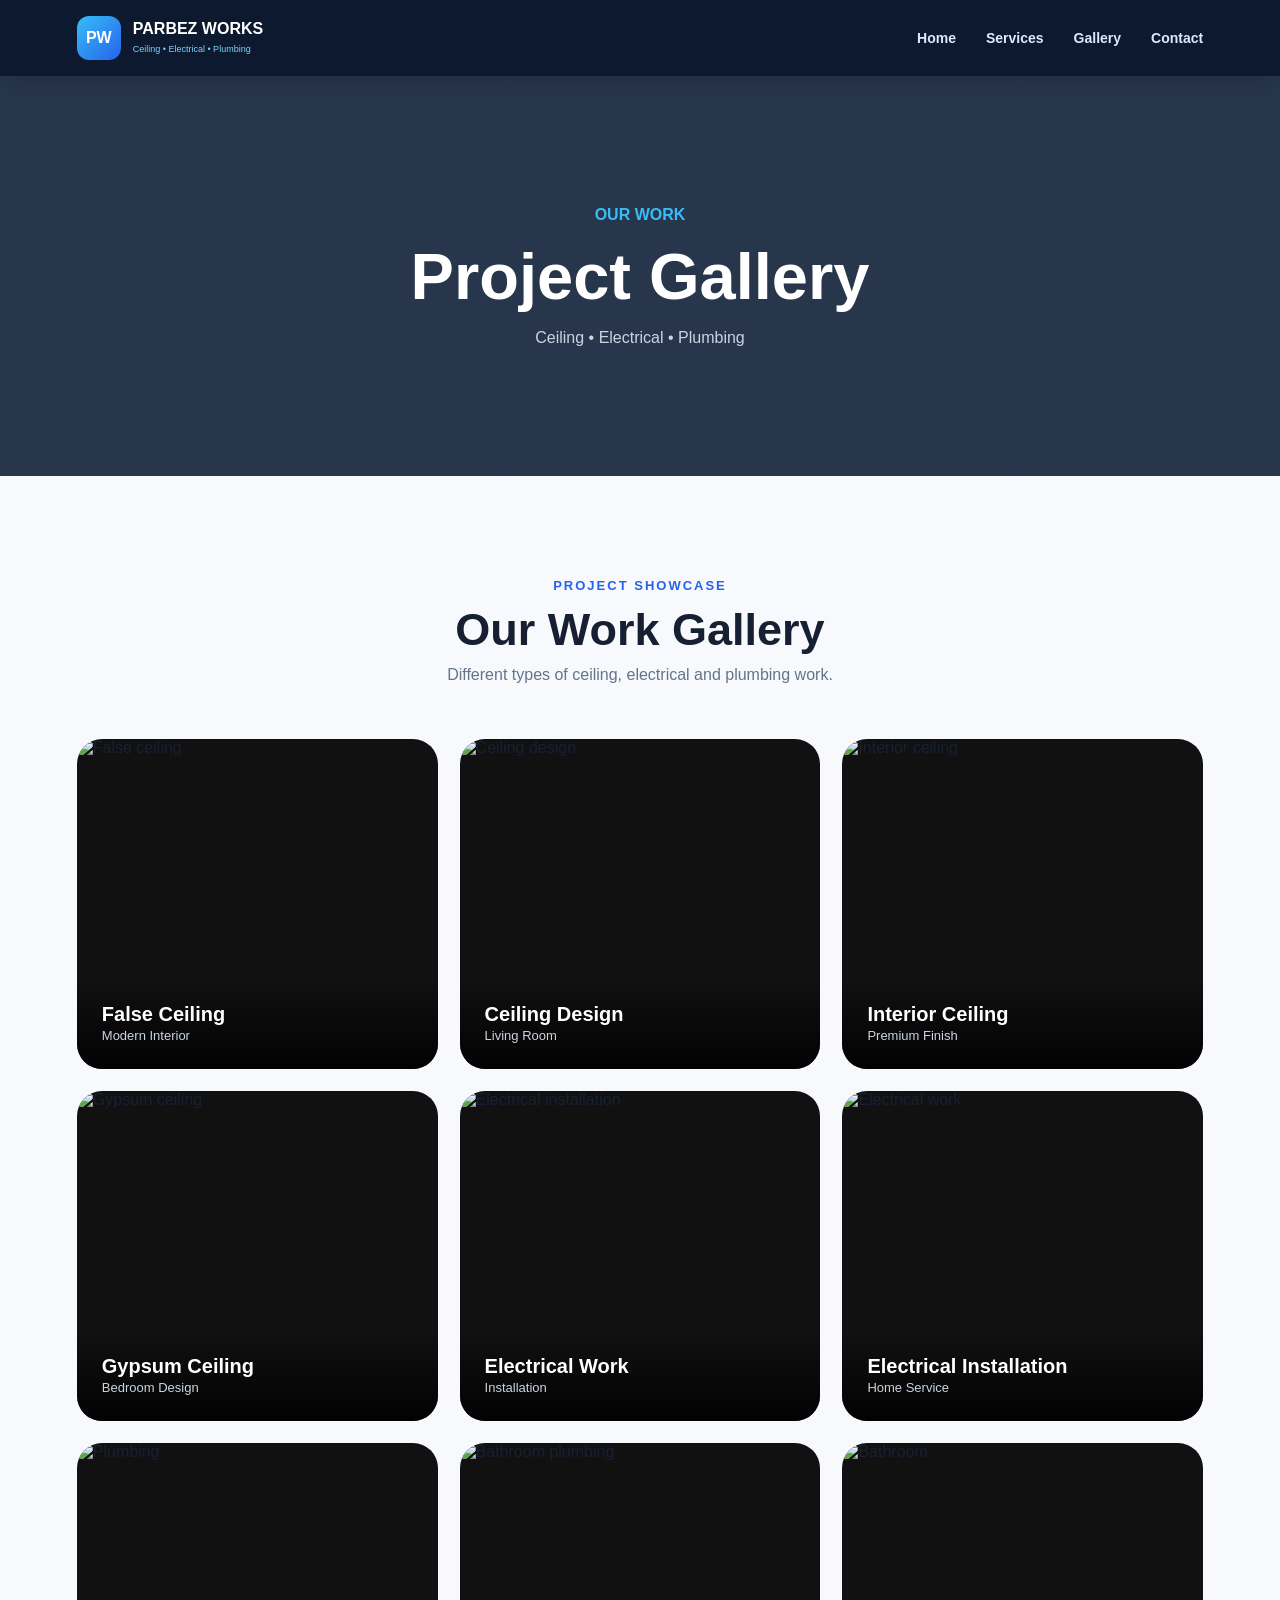
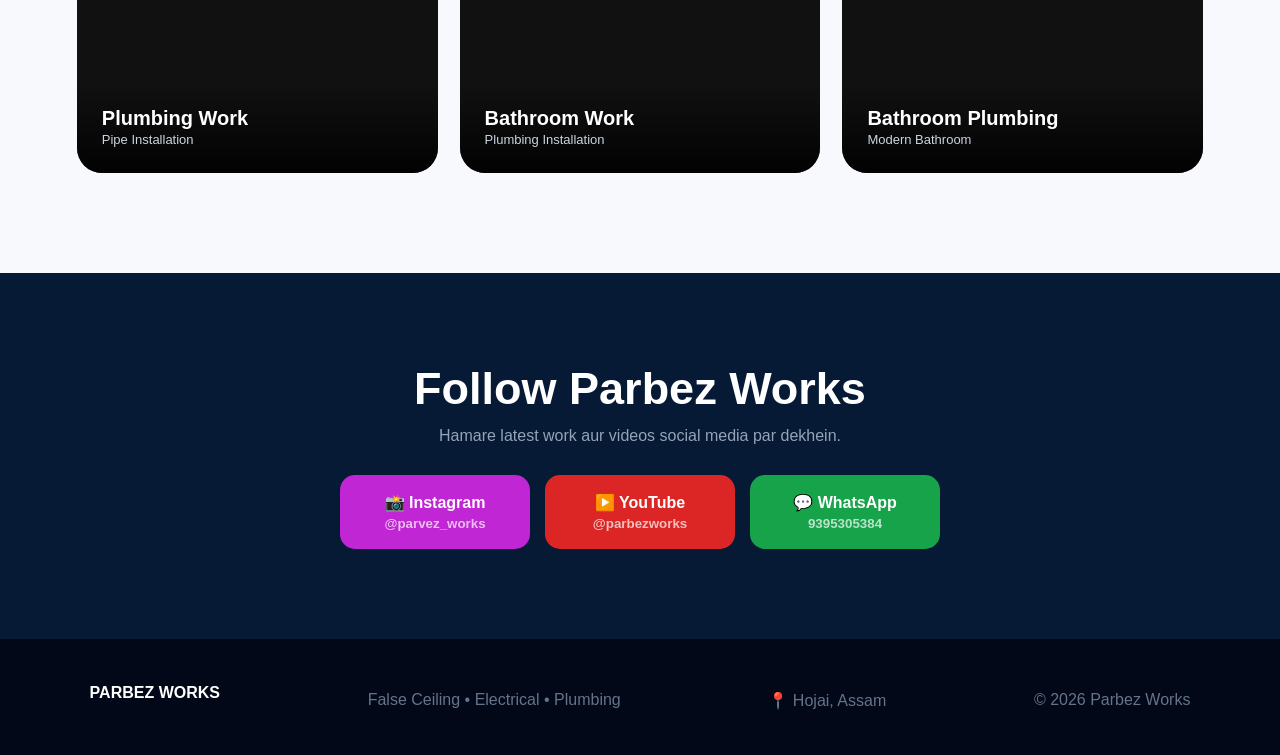
==== commit 40a9e2a5: "Update gallery.html" ====
--- a/gallery.html
+++ b/gallery.html
@@ -3,220 +3,219 @@
 
 <head>
 
-  <meta charset="UTF-8">
-
-  <meta name="viewport"
-        content="width=device-width, initial-scale=1.0">
-
-  <title>Gallery | Parbez Works</title>
-
-  <link rel="stylesheet" href="style.css">
+  <meta charset="UTF-8">
+
+  <meta name="viewport" content="width=device-width, initial-scale=1.0">
+
+  <title>Gallery | Parbez Works</title>
+
+  <link rel="stylesheet" href="style.css">
 
 </head>
 
-
 <body>
 
 <header class="navbar">
 
-  <a href="index.html" class="logo">
-
-    <div class="logo-box">PW</div>
-
-    <div>
-      <strong>PARBEZ WORKS</strong>
-      <small>Ceiling • Electrical • Plumbing</small>
-    </div>
-
-  </a>
-
-  <button class="menu-btn"
-          onclick="toggleMenu()">
-    ☰
-  </button>
-
-  <nav id="navMenu">
-
-    <a href="index.html">Home</a>
-
-    <a href="services.html">Services</a>
-
-    <a href="gallery.html">Gallery</a>
-
-    <a href="index.html#contact">Contact</a>
-
-  </nav>
+  <a href="index.html" class="logo">
+
+    <div class="logo-box">PW</div>
+
+    <div>
+      <strong>PARBEZ WORKS</strong>
+      <small>Ceiling • Electrical • Plumbing</small>
+    </div>
+
+  </a>
+
+  <button class="menu-btn" onclick="toggleMenu()">☰</button>
+
+  <nav id="navMenu">
+
+    <a href="index.html">Home</a>
+
+    <a href="services.html">Services</a>
+
+    <a href="gallery.html" class="active">Gallery</a>
+
+    <a href="index.html#contact">Contact</a>
+
+  </nav>
 
 </header>
 
 
+<!-- PAGE HERO -->
+
 <section class="page-hero">
 
-  <div>
-
-    <span>OUR WORK</span>
-
-    <h1>Project Gallery</h1>
-
-    <p>
-      Ceiling • Electrical • Plumbing
-    </p>
-
-  </div>
+  <div>
+
+    <span>OUR WORK</span>
+
+    <h1>Project Gallery</h1>
+
+    <p>
+      Ceiling • Electrical • Plumbing
+    </p>
+
+  </div>
 
 </section>
 
 
+<!-- GALLERY -->
+
 <section class="gallery-section">
 
-  <div class="section-heading">
-
-    <span>PROJECT SHOWCASE</span>
-
-    <h2>Our Work Gallery</h2>
-
-    <p>
-      Different types of ceiling, electrical and plumbing work.
-    </p>
-
-  </div>
-
-
-  <div class="gallery-grid">
-
-
-    <!-- CEILING -->
-
-    <div class="gallery-item">
-
-      <img
-        src="https://images.unsplash.com/photo-1600607687920-4e2a09cf159d?auto=format&fit=crop&w=1000&q=85"
-        alt="False ceiling">
-
-      <div>
-        <b>False Ceiling</b>
-        <span>Modern Interior</span>
-      </div>
-
-    </div>
-
-
-    <div class="gallery-item">
-
-      <img
-        src="https://images.unsplash.com/photo-1600607687939-ce8a6c25118c?auto=format&fit=crop&w=1000&q=85"
-        alt="Ceiling design">
-
-      <div>
-        <b>Ceiling Design</b>
-        <span>Living Room</span>
-      </div>
-
-    </div>
-
-
-    <div class="gallery-item">
-
-      <img
-        src="https://images.unsplash.com/photo-1600566753086-00f18fb6b3ea?auto=format&fit=crop&w=1000&q=85"
-        alt="Interior ceiling">
-
-      <div>
-        <b>Interior Ceiling</b>
-        <span>Premium Finish</span>
-      </div>
-
-    </div>
-
-
-    <div class="gallery-item">
-
-      <img
-        src="https://images.unsplash.com/photo-1600607687920-4e2a09cf159d?auto=format&fit=crop&w=1000&q=85"
-        alt="Gypsum ceiling">
-
-      <div>
-        <b>Gypsum Ceiling</b>
-        <span>Bedroom Design</span>
-      </div>
-
-    </div>
-
-
-    <!-- ELECTRICAL -->
-
-    <div class="gallery-item">
-
-      <img
-        src="https://images.unsplash.com/photo-1621905252507-b35492cc74b4?auto=format&fit=crop&w=1000&q=85"
-        alt="Electrical installation">
-
-      <div>
-        <b>Electrical Work</b>
-        <span>Installation</span>
-      </div>
-
-    </div>
-
-
-    <div class="gallery-item">
-
-      <img
-        src="https://images.unsplash.com/photo-1558008258-3256797b43f3?auto=format&fit=crop&w=1000&q=85"
-        alt="Electrical work">
-
-      <div>
-        <b>Electrical Installation</b>
-        <span>Home Service</span>
-      </div>
-
-    </div>
-
-
-    <!-- PLUMBING -->
-
-    <div class="gallery-item">
-
-      <img
-        src="https://images.unsplash.com/photo-1585704032915-c3400ca199e7?auto=format&fit=crop&w=1000&q=85"
-        alt="Plumbing">
-
-      <div>
-        <b>Plumbing Work</b>
-        <span>Pipe Installation</span>
-      </div>
-
-    </div>
-
-
-    <div class="gallery-item">
-
-      <img
-        src="https://images.unsplash.com/photo-1620626011761-996317b8d101?auto=format&fit=crop&w=1000&q=85"
-        alt="Bathroom plumbing">
-
-      <div>
-        <b>Bathroom Work</b>
-        <span>Plumbing Installation</span>
-      </div>
-
-    </div>
-
-
-    <div class="gallery-item">
-
-      <img
-        src="https://images.unsplash.com/photo-1584622650111-993a426fbf0a?auto=format&fit=crop&w=1000&q=85"
-        alt="Bathroom">
-
-      <div>
-        <b>Bathroom Plumbing</b>
-        <span>Modern Bathroom</span>
-      </div>
-
-    </div>
-
-  </div>
+  <div class="section-heading">
+
+    <span>PROJECT SHOWCASE</span>
+
+    <h2>Our Work Gallery</h2>
+
+    <p>
+      Different types of ceiling, electrical and plumbing work.
+    </p>
+
+  </div>
+
+
+  <div class="gallery-grid">
+
+
+    <!-- CEILING -->
+
+    <div class="gallery-item">
+
+      <img
+        src="https://images.unsplash.com/photo-1600607687920-4e2a09cf159d?auto=format&fit=crop&w=1000&q=85"
+        alt="False ceiling">
+
+      <div>
+        <b>False Ceiling</b>
+        <span>Modern Interior</span>
+      </div>
+
+    </div>
+
+
+    <div class="gallery-item">
+
+      <img
+        src="https://images.unsplash.com/photo-1600607687939-ce8a6c25118c?auto=format&fit=crop&w=1000&q=85"
+        alt="Ceiling design">
+
+      <div>
+        <b>Ceiling Design</b>
+        <span>Living Room</span>
+      </div>
+
+    </div>
+
+
+    <div class="gallery-item">
+
+      <img
+        src="https://images.unsplash.com/photo-1600566753086-00f18fb6b3ea?auto=format&fit=crop&w=1000&q=85"
+        alt="Interior ceiling">
+
+      <div>
+        <b>Interior Ceiling</b>
+        <span>Premium Finish</span>
+      </div>
+
+    </div>
+
+
+    <div class="gallery-item">
+
+      <img
+        src="https://images.unsplash.com/photo-1600607687920-4e2a09cf159d?auto=format&fit=crop&w=1000&q=85"
+        alt="Gypsum ceiling">
+
+      <div>
+        <b>Gypsum Ceiling</b>
+        <span>Bedroom Design</span>
+      </div>
+
+    </div>
+
+
+    <!-- ELECTRICAL -->
+
+    <div class="gallery-item">
+
+      <img
+        src="https://images.unsplash.com/photo-1621905252507-b35492cc74b4?auto=format&fit=crop&w=1000&q=85"
+        alt="Electrical installation">
+
+      <div>
+        <b>Electrical Work</b>
+        <span>Installation</span>
+      </div>
+
+    </div>
+
+
+    <div class="gallery-item">
+
+      <img
+        src="https://images.unsplash.com/photo-1558008258-3256797b43f3?auto=format&fit=crop&w=1000&q=85"
+        alt="Electrical work">
+
+      <div>
+        <b>Electrical Installation</b>
+        <span>Home Service</span>
+      </div>
+
+    </div>
+
+
+    <!-- PLUMBING -->
+
+    <div class="gallery-item">
+
+      <img
+        src="https://images.unsplash.com/photo-1585704032915-c3400ca199e7?auto=format&fit=crop&w=1000&q=85"
+        alt="Plumbing">
+
+      <div>
+        <b>Plumbing Work</b>
+        <span>Pipe Installation</span>
+      </div>
+
+    </div>
+
+
+    <div class="gallery-item">
+
+      <img
+        src="https://images.unsplash.com/photo-1620626011761-996317b8d101?auto=format&fit=crop&w=1000&q=85"
+        alt="Bathroom plumbing">
+
+      <div>
+        <b>Bathroom Work</b>
+        <span>Plumbing Installation</span>
+      </div>
+
+    </div>
+
+
+    <div class="gallery-item">
+
+      <img
+        src="https://images.unsplash.com/photo-1584622650111-993a426fbf0a?auto=format&fit=crop&w=1000&q=85"
+        alt="Bathroom">
+
+      <div>
+        <b>Bathroom Plumbing</b>
+        <span>Modern Bathroom</span>
+      </div>
+
+    </div>
+
+  </div>
 
 </section>
 
@@ -225,67 +224,68 @@
 
 <section class="social-section">
 
-  <h2>Follow Parbez Works</h2>
-
-  <p>
-    Hamare latest work aur videos social media par dekhein.
-  </p>
-
-
-  <div class="social-buttons">
-
-    <a
-      href="https://www.instagram.com/parvezx007"
-      target="_blank"
-      class="social instagram">
-
-      📸 Instagram
-      <small>@parvezx007</small>
-
-    </a>
-
-
-    <a
-      href="https://youtube.com/@parbezworks"
-      target="_blank"
-      class="social youtube">
-
-      ▶️ YouTube
-      <small>@parbezworks</small>
-
-    </a>
-
-
-    <a
-      href="https://wa.me/919395305384"
-      target="_blank"
-      class="social whatsapp">
-
-      💬 WhatsApp
-      <small>9395305384</small>
-
-    </a>
-
-  </div>
+  <h2>Follow Parbez Works</h2>
+
+  <p>
+    Hamare latest work aur videos social media par dekhein.
+  </p>
+
+  <div class="social-buttons">
+
+    <a
+      href="https://www.instagram.com/parvez_works"
+      target="_blank"
+      class="social instagram">
+
+      📸 Instagram
+      <small>@parvez_works</small>
+
+    </a>
+
+
+    <a
+      href="https://youtube.com/@parbezworks"
+      target="_blank"
+      class="social youtube">
+
+      ▶️ YouTube
+      <small>@parbezworks</small>
+
+    </a>
+
+
+    <a
+      href="https://wa.me/919395305384"
+      target="_blank"
+      class="social whatsapp">
+
+      💬 WhatsApp
+      <small>9395305384</small>
+
+    </a>
+
+  </div>
 
 </section>
 
 
+<!-- FOOTER -->
+
 <footer>
 
-  <strong>PARBEZ WORKS</strong>
-
-  <p>
-    False Ceiling • Electrical • Plumbing
-  </p>
-
-  <p>
-    📍 Hojai, Assam
-  </p>
-
-  <p>
-    © <span id="year"></span> Parbez Works
-  </p>
+  <strong>PARBEZ WORKS</strong>
+
+  <p>
+    False Ceiling • Electrical • Plumbing
+  </p>
+
+  <p>
+    📍 Hojai, Assam
+  </p>
+
+  <p>
+    © <span id="year"></span> Parbez Works
+  </p>
 
 </footer>
 
